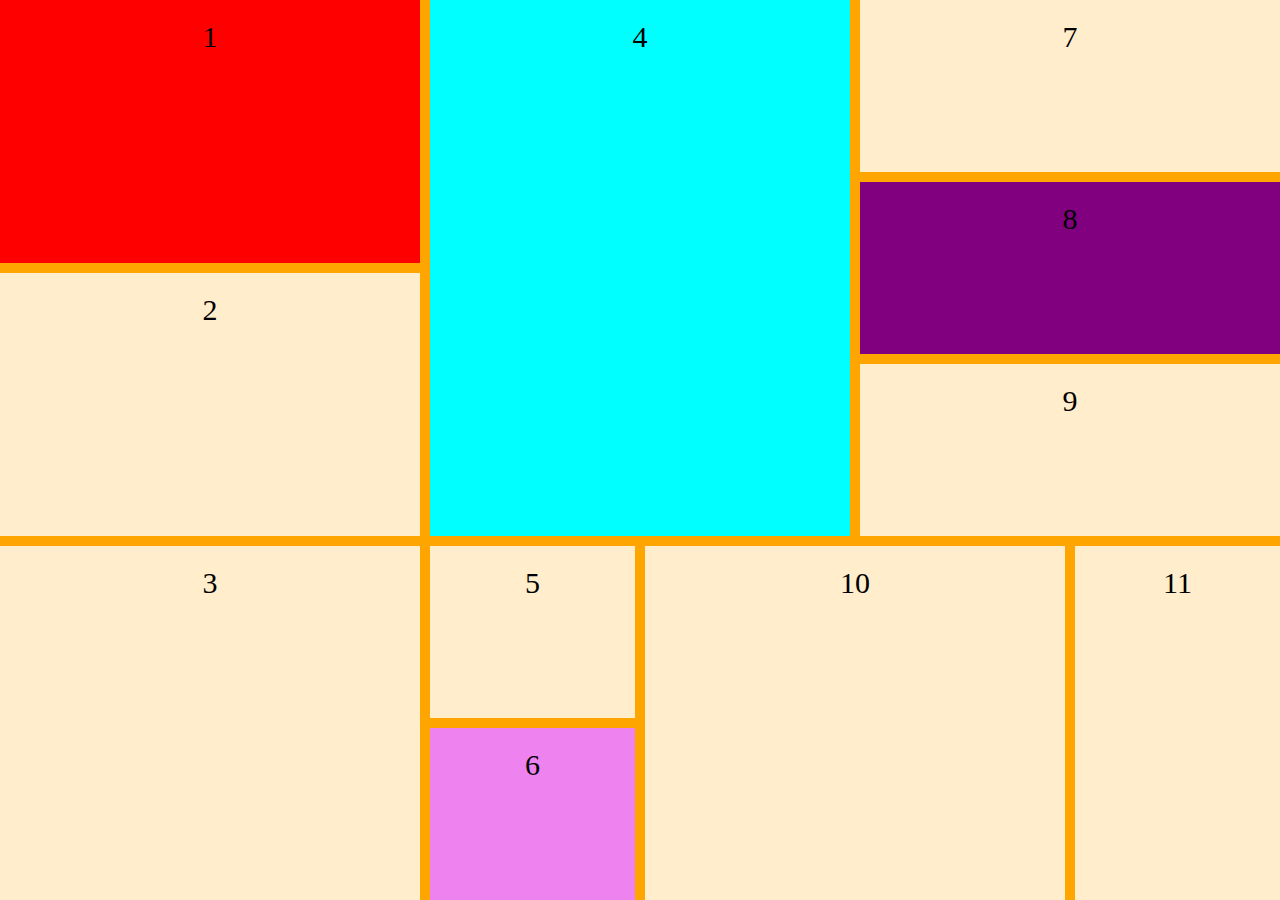
==== index.html @ e956dd5a "first commit" ====
<!DOCTYPE html>
<html lang="en">
<head>
    <meta charset="UTF-8">
    <meta name="viewport" content="width=device-width, initial-scale=1.0">
    <link rel="stylesheet" type="text/css" href="Styles/normalize.css">
    <link rel="stylesheet" href="Styles/styles.css">
    <title>CSS_Grids</title>
</head>

<body>
  <div class="grid-container">
    <div class="grid-item item1">1</div>
    <div class="grid-item item2">2</div>
    <div class="grid-item item3">3</div>  
    <div class="grid-item item4">4</div>
    <div class="grid-item item5">5</div>
    <div class="grid-item item6">6</div>
    <div class="grid-item item7">7</div>
    <div class="grid-item item8">8</div>
    <div class="grid-item item9">9</div>
    <div class="grid-item item10">10</div>
    <div class="grid-item item11">11</div>
  </div>
</body>
</html>
---- Styles/styles.css ----
html body{
  height: 100%;
  width: 100%;
  position: fixed;
}
.grid-container {
  display: grid;
  grid-template-columns: 1fr 1fr 1fr 1fr 1fr 1fr;
  grid-template-rows: repeat(10, 1fr);
  gap: 10px;
  background-color: orange;
  height: 100%;
  width: 100%;
}

.grid-item {
  background-color: rgba(255, 255, 255, 0.8);
  text-align: center;
  padding: 20px;
  font-size: 30px;
}

.item1{
  grid-column: 1 / 3;
  grid-row: span 3;
  background-color: red;
}
.item2{
  grid-area: 4 / 1 / 7 / 3;
}
.item3{
  grid-column: 1 / 3;
  grid-row: 7 / 11;
}
.item4{
  grid-column: 3 / 5;
  grid-row: 1 / 7;
  background-color: aqua;
}
.item5{
  grid-column: 3 / 4;
  grid-row: 7 / 9;
}
.item6{
  grid-column: 3 / 4;
  grid-row: 9 / 11;
  background-color: violet;
}
.item7{
  grid-column: 5 / 7;
  grid-row: 1 / 3;
}
.item8{
  grid-column:  5 / 7;
  grid-row: 3 / 5;
  background-color: purple;
}
.item9{
  grid-column: 5 / 7;
  grid-row: span 2;
}

.item10{
  grid-area: 7 / 4 / 11 / 6;
}

.item11{
  grid-column: 6 / 7;
  grid-row: span 4;
}

.item10{
  grid-area: 7 / 4 / 11 / 6;
}
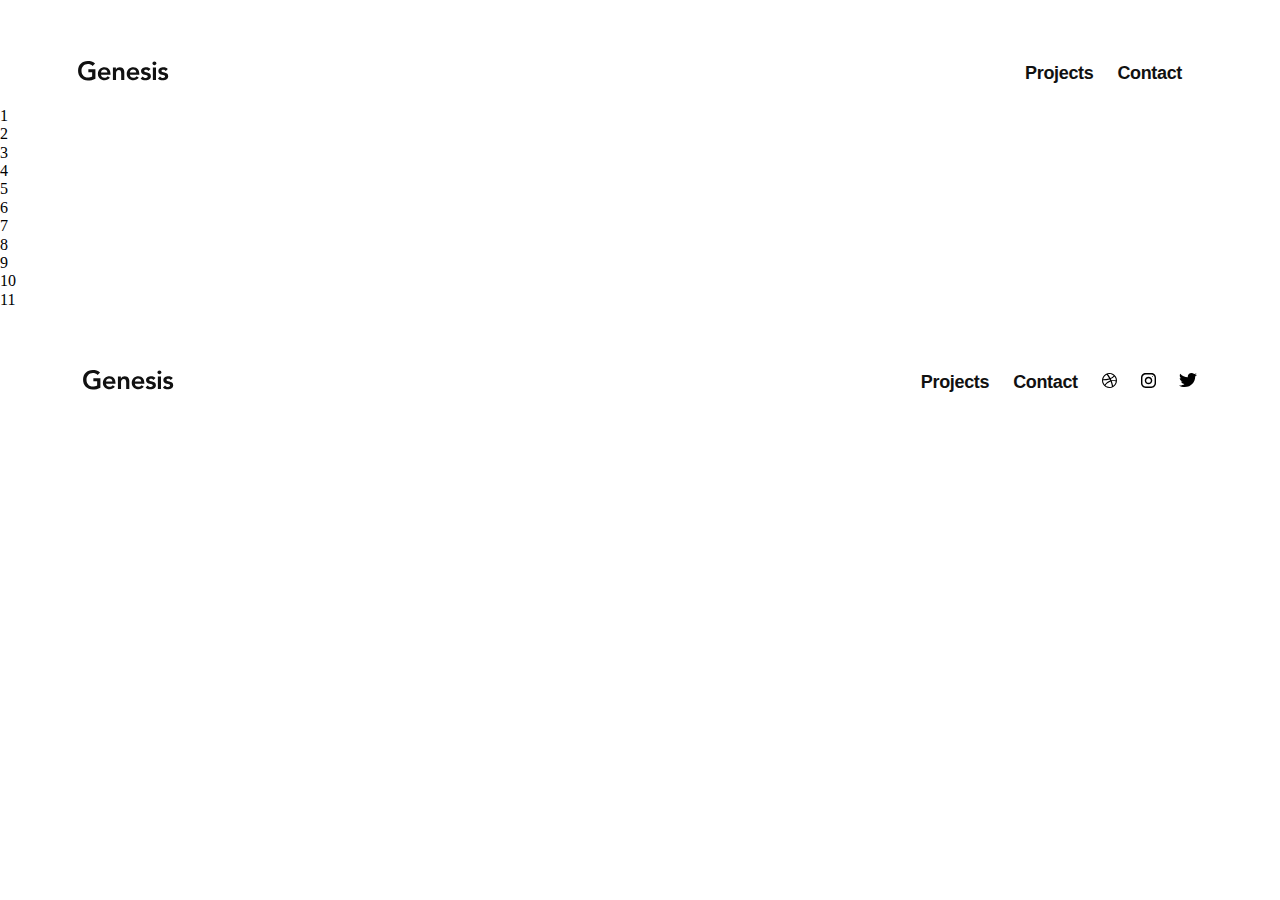
==== commit 5bb9f88c: "adding footer_and_Header" ====
--- a/index.html
+++ b/index.html
@@ -4,9 +4,25 @@
     <meta charset="UTF-8">
     <meta name="viewport" content="width=device-width, initial-scale=1.0">
     <link rel="stylesheet" type="text/css" href="Styles/normalize.css">
-    <link rel="stylesheet" href="Styles/styles.css">
-    <title>CSS_Grids</title>
+    <link rel="stylesheet" href="Styles/index.css">
+    <link rel="preconnect" href="https://fonts.googleapis.com">
+    
+    <title>My_Sass_Project</title>
 </head>
+
+<header>
+  <a href="index.html">
+    <h4>
+        <svg xmlns="http://www.w3.org/2000/svg" width="91" height="20" viewBox="0 0 91 20" fill="none">
+            <path fill-rule="evenodd" clip-rule="evenodd" d="M9.816 0.124001C12.364 0.124001 15.094 0.67 17.044 2.438L14.626 4.882C13.378 3.686 11.532 3.088 9.816 3.088C6.046 3.088 3.498 6 3.498 9.666C3.498 13.462 5.89 16.504 9.842 16.504C11.22 16.504 12.832 16.27 14.132 15.542V11.2H10.362V8.236H17.408V17.648C14.964 18.948 12.39 19.468 9.816 19.468C4.096 19.468 0.0660019 15.568 0.0660019 9.874C0.0660019 4.076 4.018 0.124001 9.816 0.124001ZM26.658 6.208C30.61 6.208 32.508 9.198 32.508 12.968V13.852H22.992C23.2 15.646 24.552 16.816 26.346 16.816C27.75 16.816 28.816 16.218 29.7 15.126L31.936 16.816C30.584 18.48 28.79 19.312 26.658 19.312C22.836 19.312 19.872 16.66 19.872 12.76C19.872 8.886 22.836 6.208 26.658 6.208ZM22.992 11.512H29.388C29.362 9.562 28.036 8.548 26.19 8.548C24.344 8.548 23.226 9.744 22.992 11.512ZM41.758 6.208C45.476 6.208 46.308 9.094 46.308 11.018V19H43.188V12.526C43.188 10.03 42.382 9.016 40.9 9.016C38.898 9.016 38.04 10.472 38.04 12.136V19H34.92V6.52H37.884V8.522H37.936C38.69 6.884 40.12 6.208 41.758 6.208ZM55.506 6.208C59.458 6.208 61.356 9.198 61.356 12.968V13.852H51.84C52.048 15.646 53.4 16.816 55.194 16.816C56.598 16.816 57.664 16.218 58.548 15.126L60.784 16.816C59.432 18.48 57.638 19.312 55.506 19.312C51.684 19.312 48.72 16.66 48.72 12.76C48.72 8.886 51.684 6.208 55.506 6.208ZM51.84 11.512H58.236C58.21 9.562 56.884 8.548 55.038 8.548C53.192 8.548 52.074 9.744 51.84 11.512ZM68.032 6.208C69.982 6.208 71.594 6.884 72.504 8.106L70.424 9.978C69.8 9.12 69.02 8.704 67.98 8.704C66.966 8.704 66.16 9.224 66.16 10.03C66.16 11.044 67.564 11.226 69.124 11.59C71.048 12.032 72.894 12.734 72.894 15.308C72.894 17.934 70.58 19.312 67.486 19.312C65.562 19.312 63.924 18.818 62.65 17.388L64.73 15.438C65.796 16.608 66.628 16.972 67.694 16.972C68.838 16.972 69.774 16.4 69.774 15.542C69.774 14.346 68.266 14.138 66.68 13.774C64.99 13.384 63.04 12.786 63.04 10.238C63.04 7.196 65.9 6.208 68.032 6.208ZM76.398 0.410001C77.542 0.410001 78.426 1.216 78.426 2.282C78.426 3.4 77.516 4.154 76.398 4.154C75.28 4.154 74.422 3.296 74.422 2.282C74.422 1.268 75.28 0.410001 76.398 0.410001ZM74.864 6.52H77.984V19H74.864V6.52ZM85.336 6.208C87.286 6.208 88.898 6.884 89.808 8.106L87.728 9.978C87.104 9.12 86.324 8.704 85.284 8.704C84.27 8.704 83.464 9.224 83.464 10.03C83.464 11.044 84.868 11.226 86.428 11.59C88.352 12.032 90.198 12.734 90.198 15.308C90.198 17.934 87.884 19.312 84.79 19.312C82.866 19.312 81.228 18.818 79.954 17.388L82.034 15.438C83.1 16.608 83.932 16.972 84.998 16.972C86.142 16.972 87.078 16.4 87.078 15.542C87.078 14.346 85.57 14.138 83.984 13.774C82.294 13.384 80.344 12.786 80.344 10.238C80.344 7.196 83.204 6.208 85.336 6.208Z" fill="#111111"/>
+        </svg>
+    </h4>
+  </a>
+  <div class="links">
+  <a href="Projects.html">Projects</a>
+  <a href="Contact.html">Contact</a>
+  </div>
+</header>
 
 <body>
   <div class="grid-container">
@@ -22,5 +38,23 @@
     <div class="grid-item item10">10</div>
     <div class="grid-item item11">11</div>
   </div>
+
+  <footer>
+    <h4><svg xmlns="http://www.w3.org/2000/svg" width="91" height="20" viewBox="0 0 91 20" fill="none">
+      <path fill-rule="evenodd" clip-rule="evenodd" d="M9.816 0.124001C12.364 0.124001 15.094 0.67 17.044 2.438L14.626 4.882C13.378 3.686 11.532 3.088 9.816 3.088C6.046 3.088 3.498 6 3.498 9.666C3.498 13.462 5.89 16.504 9.842 16.504C11.22 16.504 12.832 16.27 14.132 15.542V11.2H10.362V8.236H17.408V17.648C14.964 18.948 12.39 19.468 9.816 19.468C4.096 19.468 0.0660019 15.568 0.0660019 9.874C0.0660019 4.076 4.018 0.124001 9.816 0.124001ZM26.658 6.208C30.61 6.208 32.508 9.198 32.508 12.968V13.852H22.992C23.2 15.646 24.552 16.816 26.346 16.816C27.75 16.816 28.816 16.218 29.7 15.126L31.936 16.816C30.584 18.48 28.79 19.312 26.658 19.312C22.836 19.312 19.872 16.66 19.872 12.76C19.872 8.886 22.836 6.208 26.658 6.208ZM22.992 11.512H29.388C29.362 9.562 28.036 8.548 26.19 8.548C24.344 8.548 23.226 9.744 22.992 11.512ZM41.758 6.208C45.476 6.208 46.308 9.094 46.308 11.018V19H43.188V12.526C43.188 10.03 42.382 9.016 40.9 9.016C38.898 9.016 38.04 10.472 38.04 12.136V19H34.92V6.52H37.884V8.522H37.936C38.69 6.884 40.12 6.208 41.758 6.208ZM55.506 6.208C59.458 6.208 61.356 9.198 61.356 12.968V13.852H51.84C52.048 15.646 53.4 16.816 55.194 16.816C56.598 16.816 57.664 16.218 58.548 15.126L60.784 16.816C59.432 18.48 57.638 19.312 55.506 19.312C51.684 19.312 48.72 16.66 48.72 12.76C48.72 8.886 51.684 6.208 55.506 6.208ZM51.84 11.512H58.236C58.21 9.562 56.884 8.548 55.038 8.548C53.192 8.548 52.074 9.744 51.84 11.512ZM68.032 6.208C69.982 6.208 71.594 6.884 72.504 8.106L70.424 9.978C69.8 9.12 69.02 8.704 67.98 8.704C66.966 8.704 66.16 9.224 66.16 10.03C66.16 11.044 67.564 11.226 69.124 11.59C71.048 12.032 72.894 12.734 72.894 15.308C72.894 17.934 70.58 19.312 67.486 19.312C65.562 19.312 63.924 18.818 62.65 17.388L64.73 15.438C65.796 16.608 66.628 16.972 67.694 16.972C68.838 16.972 69.774 16.4 69.774 15.542C69.774 14.346 68.266 14.138 66.68 13.774C64.99 13.384 63.04 12.786 63.04 10.238C63.04 7.196 65.9 6.208 68.032 6.208ZM76.398 0.410001C77.542 0.410001 78.426 1.216 78.426 2.282C78.426 3.4 77.516 4.154 76.398 4.154C75.28 4.154 74.422 3.296 74.422 2.282C74.422 1.268 75.28 0.410001 76.398 0.410001ZM74.864 6.52H77.984V19H74.864V6.52ZM85.336 6.208C87.286 6.208 88.898 6.884 89.808 8.106L87.728 9.978C87.104 9.12 86.324 8.704 85.284 8.704C84.27 8.704 83.464 9.224 83.464 10.03C83.464 11.044 84.868 11.226 86.428 11.59C88.352 12.032 90.198 12.734 90.198 15.308C90.198 17.934 87.884 19.312 84.79 19.312C82.866 19.312 81.228 18.818 79.954 17.388L82.034 15.438C83.1 16.608 83.932 16.972 84.998 16.972C86.142 16.972 87.078 16.4 87.078 15.542C87.078 14.346 85.57 14.138 83.984 13.774C82.294 13.384 80.344 12.786 80.344 10.238C80.344 7.196 83.204 6.208 85.336 6.208Z" fill="#111111"/>
+    </svg></h4>
+    <div class="links">
+    <a href="Projects.html">Projects</a>
+    <a href="Contact.html">Contact</a>
+    <svg xmlns="http://www.w3.org/2000/svg" width="95" height="15" viewBox="0 0 95 15" fill="none">
+      <path fill-rule="evenodd" clip-rule="evenodd" d="M43.6875 0H49.3125C51.9009 0 54 2.09906 54 4.6875V10.3125C54 12.9009 51.9009 15 49.3125 15H43.6875C41.0991 15 39 12.9009 39 10.3125V4.6875C39 2.09906 41.0991 0 43.6875 0ZM49.3125 13.5938C51.1219 13.5938 52.5938 12.1219 52.5938 10.3125V4.6875C52.5938 2.87812 51.1219 1.40625 49.3125 1.40625H43.6875C41.8781 1.40625 40.4062 2.87812 40.4062 4.6875V10.3125C40.4062 12.1219 41.8781 13.5938 43.6875 13.5938H49.3125Z" fill="black"/>
+      <path fill-rule="evenodd" clip-rule="evenodd" d="M42.7585 7.51709C42.7585 5.44143 44.4414 3.75854 46.5171 3.75854C48.5927 3.75854 50.2756 5.44143 50.2756 7.51709C50.2756 9.59274 48.5927 11.2756 46.5171 11.2756C44.4414 11.2756 42.7585 9.59274 42.7585 7.51709ZM44.168 7.51709C44.168 8.8119 45.2223 9.86618 46.5171 9.86618C47.8119 9.86618 48.8662 8.8119 48.8662 7.51709C48.8662 6.22133 47.8119 5.168 46.5171 5.168C45.2223 5.168 44.168 6.22133 44.168 7.51709Z" fill="black"/>
+      <path fill-rule="evenodd" clip-rule="evenodd" d="M50.5319 3.96354C50.8056 3.96354 51.0274 3.74173 51.0274 3.4681C51.0274 3.19447 50.8056 2.97266 50.5319 2.97266C50.2583 2.97266 50.0365 3.19447 50.0365 3.4681C50.0365 3.74173 50.2583 3.96354 50.5319 3.96354Z" fill="black"/>
+      <path fill-rule="evenodd" clip-rule="evenodd" d="M95 1.65598C94.3375 1.937 93.6266 2.12758 92.8797 2.21266C93.6424 1.7755 94.2261 1.0821 94.5028 0.258405C93.7874 0.663244 92.9978 0.957209 92.1565 1.11657C91.4827 0.428545 90.5244 0 89.4615 0C87.4222 0 85.7688 1.58278 85.7688 3.5338C85.7688 3.81051 85.8014 4.08076 85.8644 4.3392C82.796 4.19167 80.0751 2.7844 78.2541 0.646013C77.9358 1.16716 77.7547 1.7744 77.7547 2.42261C77.7547 3.64901 78.4071 4.73111 79.3969 5.3642C78.7918 5.34483 78.2226 5.18548 77.7244 4.9206V4.96474C77.7244 6.67673 78.9976 8.10553 80.6859 8.43072C80.3766 8.5104 80.0504 8.55454 79.713 8.55454C79.4745 8.55454 79.2439 8.53193 79.0179 8.48886C79.488 9.89398 80.8513 10.9158 82.4665 10.9438C81.2033 11.8913 79.6106 12.4544 77.8807 12.4544C77.5826 12.4544 77.2891 12.4372 77 12.406C78.6343 13.4106 80.5746 13.9963 82.6599 13.9963C89.4525 13.9963 93.1655 8.61054 93.1655 3.93974L93.1531 3.48214C93.8786 2.98681 94.5062 2.36447 95 1.65598Z" fill="black"/>
+      <path fill-rule="evenodd" clip-rule="evenodd" d="M13.9795 3.73131C13.3095 2.58352 12.4007 1.67474 11.2529 1.00479C10.1049 0.334886 8.85164 0 7.49224 0C6.13298 0 4.87937 0.334886 3.73155 1.00479C2.58366 1.67464 1.67487 2.58342 1.0049 3.73131C0.334886 4.87927 0 6.13288 0 7.49204C0 8.85126 0.334989 10.1047 1.00479 11.2527C1.67474 12.4005 2.58352 13.3093 3.73141 13.9793C4.87937 14.6492 6.13288 14.9841 7.49211 14.9841C8.85133 14.9841 10.105 14.6492 11.2529 13.9793C12.4007 13.3095 13.3094 12.4005 13.9794 11.2527C14.6492 10.1048 14.984 8.8512 14.984 7.49204C14.984 6.13274 14.6492 4.8791 13.9795 3.73131ZM7.49214 1.09261C9.10493 1.09261 10.513 1.62588 11.7161 2.69238L11.5941 2.86298C11.5454 2.93139 11.4234 3.06294 11.2284 3.25814C11.0333 3.45318 10.8203 3.63864 10.5895 3.8142C10.3584 3.98983 10.0448 4.18978 9.64797 4.41417C9.25124 4.63855 8.82854 4.8354 8.37974 5.00446C7.63189 3.62559 6.83204 2.38343 5.98005 1.2779C6.49391 1.15435 6.99789 1.09261 7.49214 1.09261ZM4.76071 1.70706C3.86313 2.12973 3.10233 2.73465 2.47804 3.52141C1.85375 4.30835 1.43754 5.19294 1.22932 6.17491C3.19339 6.17501 5.1639 5.91485 7.14096 5.39457C6.36048 4.00937 5.56712 2.78013 4.76071 1.70706ZM1.52187 9.79934C1.23567 9.06772 1.09261 8.29855 1.09261 7.49204C1.09261 7.40095 1.09596 7.33264 1.10238 7.28716C3.45677 7.28716 5.64526 6.98484 7.66784 6.37989C7.87599 6.78308 8.04834 7.14403 8.18491 7.46279C8.15857 7.47577 8.11661 7.49033 8.05804 7.50663C7.99931 7.52289 7.95714 7.53417 7.9309 7.54076L7.57005 7.66756C7.3228 7.75866 6.99916 7.91477 6.59935 8.13577C6.19944 8.35712 5.7751 8.62035 5.32633 8.92609C4.87756 9.23187 4.41417 9.6367 3.93622 10.1409C3.4582 10.6449 3.05662 11.1861 2.73144 11.7649C2.21115 11.1861 1.808 10.5308 1.52187 9.79934ZM3.41436 12.4283C4.61105 13.4037 5.97027 13.8916 7.49214 13.8916C8.35069 13.8915 9.18301 13.7225 9.98945 13.3841C9.71641 11.8168 9.26095 10.1973 8.6238 8.52591H8.60416L8.58475 8.53572C8.48071 8.57481 8.34085 8.62859 8.16523 8.69686C7.98946 8.76492 7.66121 8.92442 7.17998 9.17464C6.69864 9.42533 6.25319 9.69195 5.84347 9.97466C5.43376 10.2576 5.00781 10.6301 4.56554 11.0918C4.12319 11.5535 3.7883 12.0347 3.56071 12.5357L3.41436 12.4283ZM12.8773 10.9503C12.396 11.695 11.7943 12.3114 11.0726 12.799C10.8058 11.3032 10.3898 9.77795 9.8238 8.22372C11.118 8.02189 12.4479 8.11637 13.8137 8.50644C13.6706 9.39092 13.3584 10.2057 12.8773 10.9503ZM13.5501 7.36042C13.6476 7.37658 13.729 7.39134 13.7941 7.40426L13.8917 7.42374C13.8724 5.91478 13.3877 4.58163 12.4382 3.424L12.4284 3.43384C12.3699 3.51178 12.3082 3.59139 12.2431 3.67285C12.1778 3.75417 12.0366 3.8988 11.8186 4.10689C11.6008 4.31494 11.3699 4.51169 11.126 4.69722C10.882 4.88255 10.557 5.09378 10.1507 5.33122C9.74399 5.56866 9.31626 5.77831 8.86749 5.96054C9.03024 6.30513 9.17337 6.61408 9.2971 6.88722C9.3097 6.92624 9.33103 6.98323 9.36024 7.05796C9.38949 7.13279 9.41382 7.18647 9.43346 7.21903C9.66755 7.18657 9.90974 7.16354 10.1601 7.15073C10.4103 7.13781 10.6495 7.13122 10.8769 7.13122C11.1046 7.13122 11.3289 7.13614 11.5502 7.14584C11.7712 7.15568 11.9794 7.16856 12.1744 7.1849C12.3697 7.20116 12.5534 7.219 12.7258 7.23851C12.898 7.25805 13.0543 7.27913 13.194 7.30189C13.3338 7.32465 13.4526 7.34426 13.5501 7.36042Z" fill="black"/>
+    </svg>
+    </div>
+  </footer>
+
 </body>
 </html>
--- a/Styles/index.css
+++ b/Styles/index.css
@@ -0,0 +1 @@
+body{background-color:white}header{display:-webkit-box;display:-ms-flexbox;display:flex;-ms-flex-pack:distribute;justify-content:space-around;margin-top:40px}header div{-ms-flex-item-align:center;-ms-grid-row-align:center;align-self:center;margin-left:700px}header div a{margin-right:20px;color:#111;font-family:"Mulish",sans-serif;font-size:18px;font-style:normal;font-weight:700;line-height:normal;letter-spacing:-0.346px;text-decoration:none}footer{display:-webkit-box;display:-ms-flexbox;display:flex;-ms-flex-pack:distribute;justify-content:space-around;margin-top:40px}footer div{-ms-flex-item-align:center;-ms-grid-row-align:center;align-self:center;margin-left:580px}footer div a{margin-right:20px;color:#111;font-family:"Mulish",sans-serif;font-size:18px;font-style:normal;font-weight:700;line-height:normal;letter-spacing:-0.346px;text-decoration:none}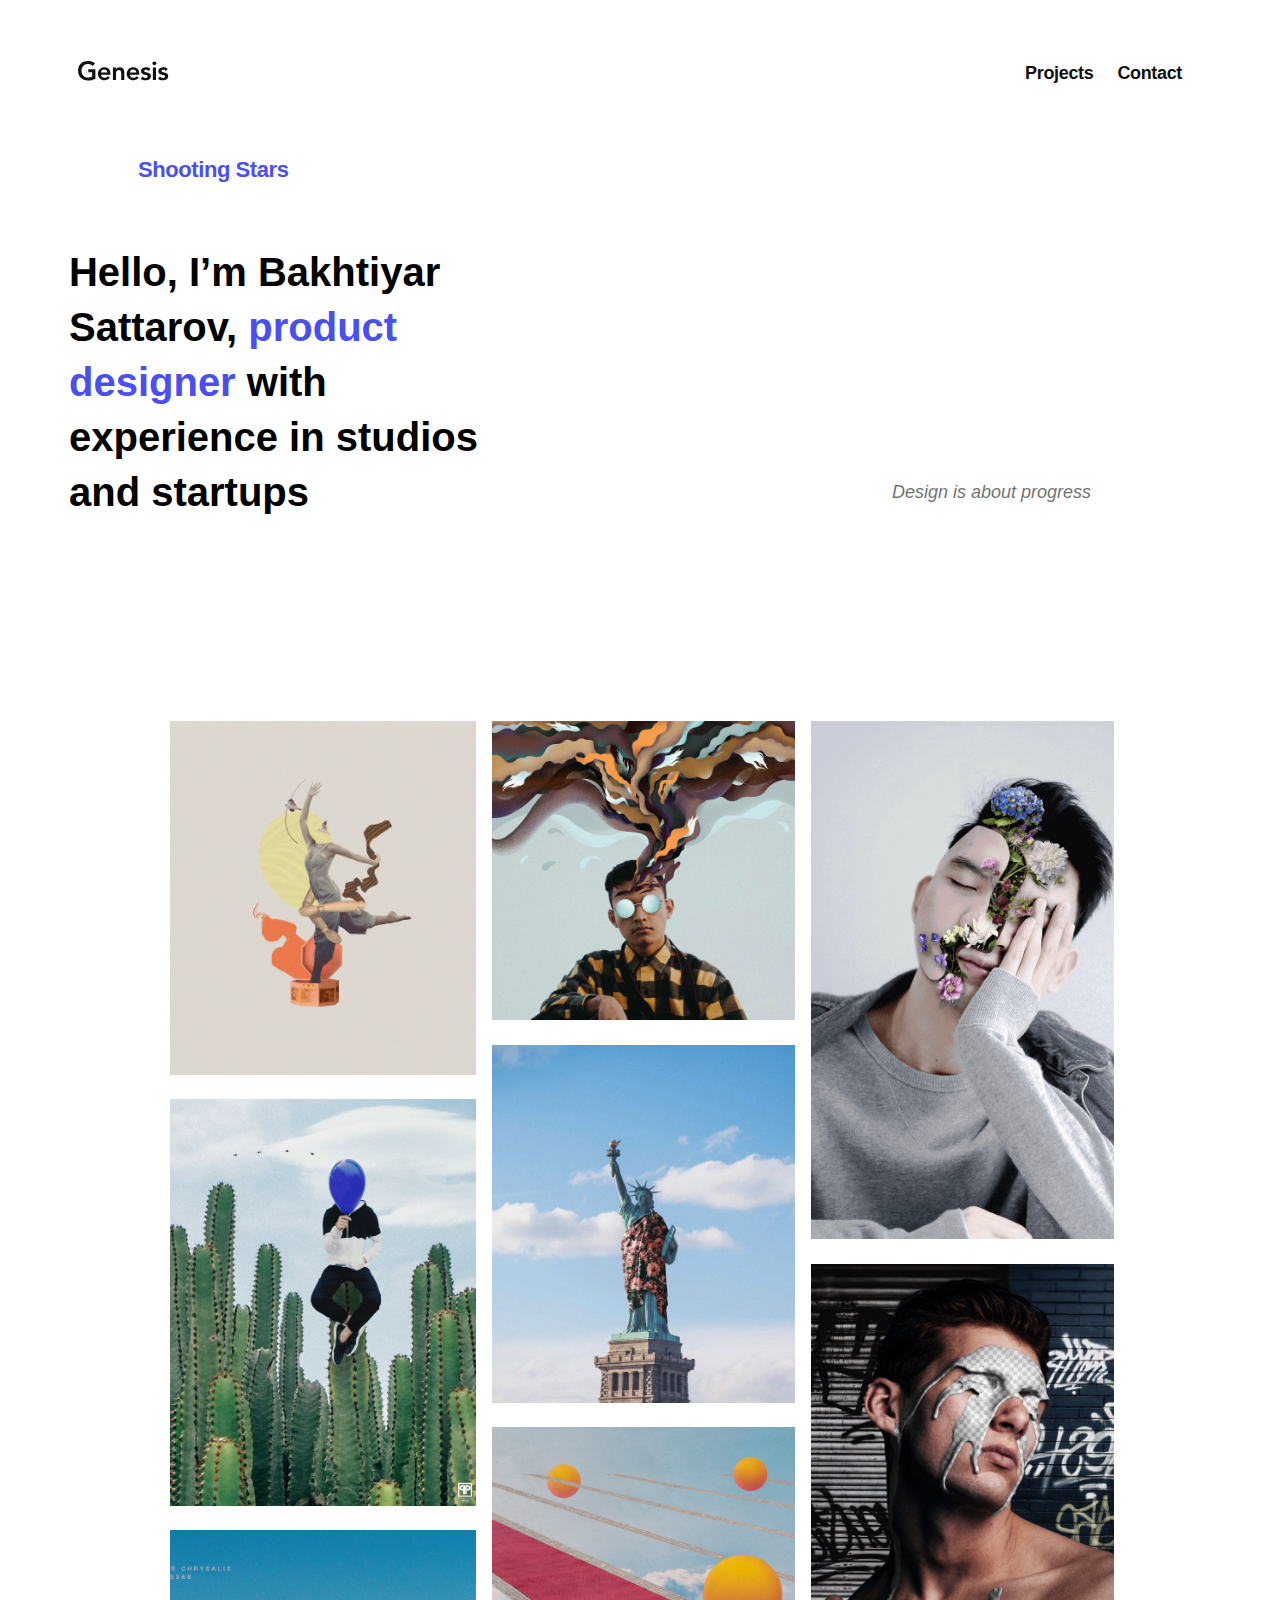
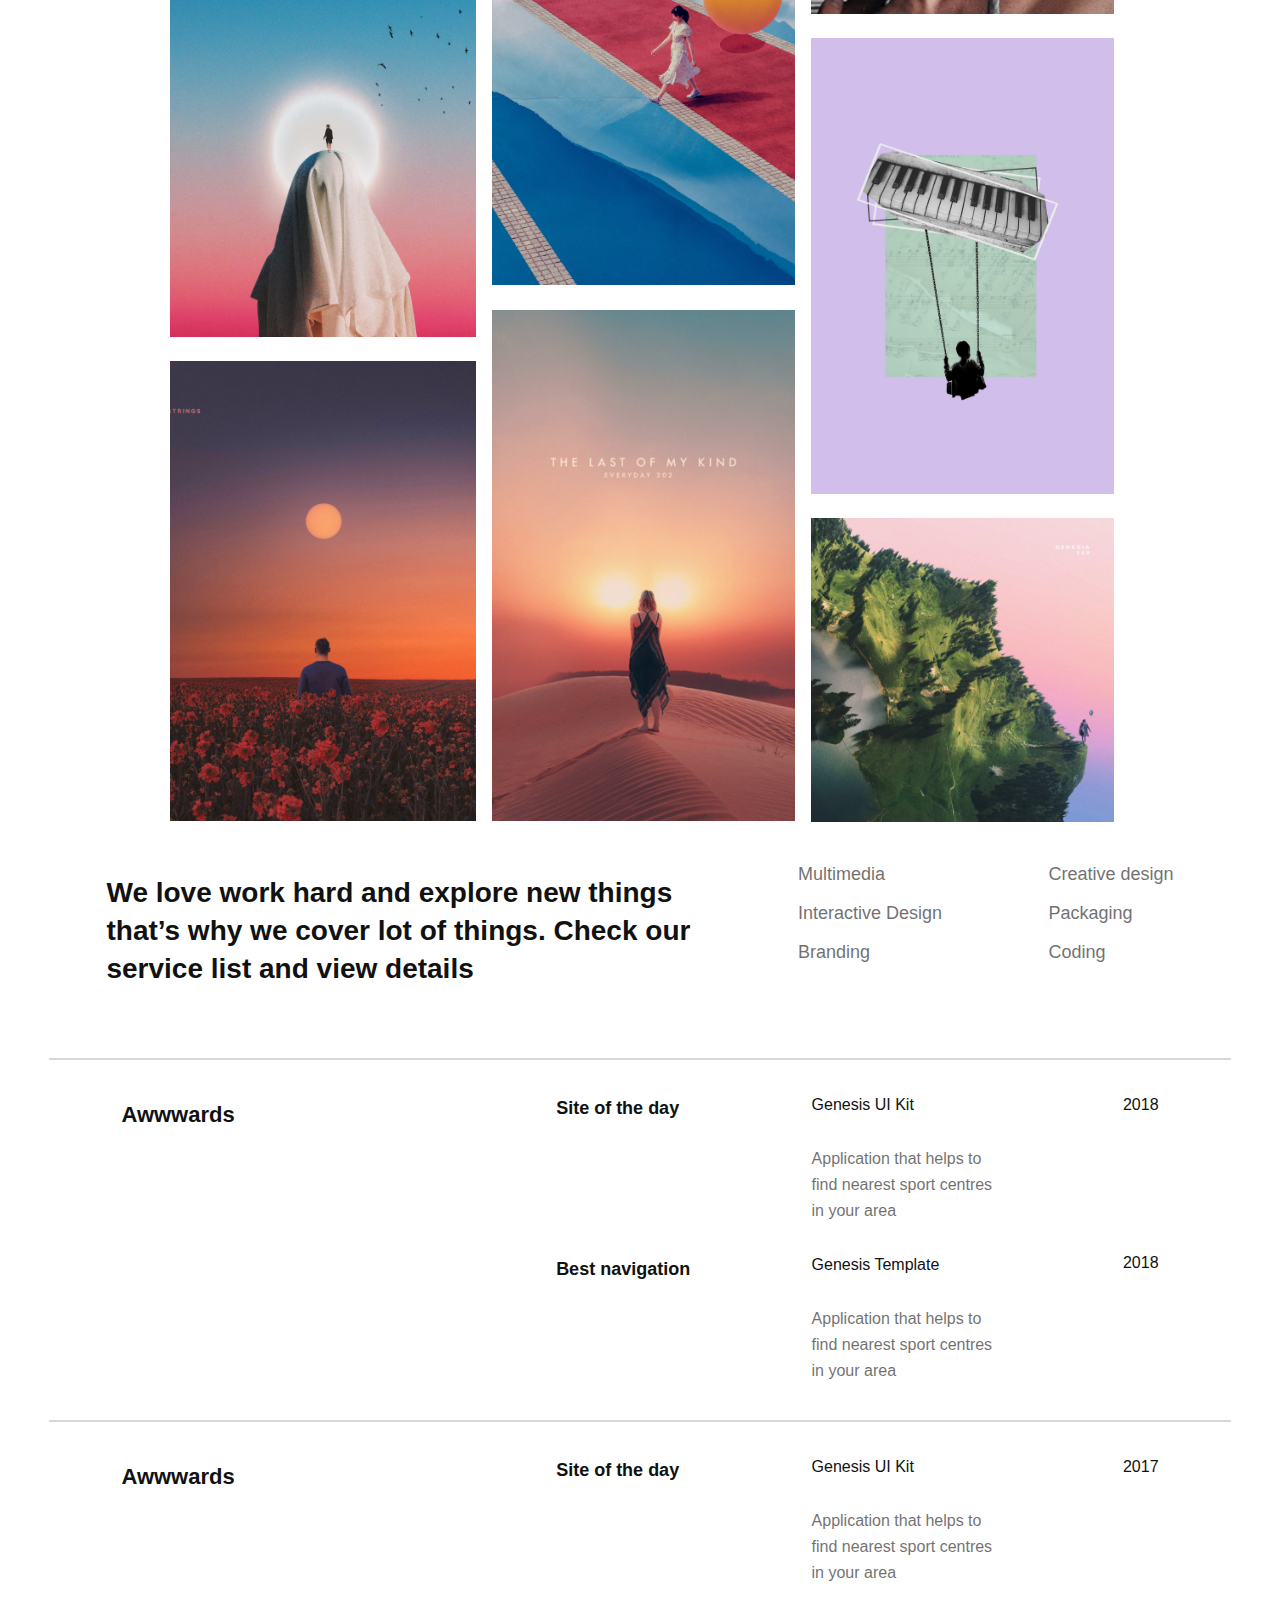
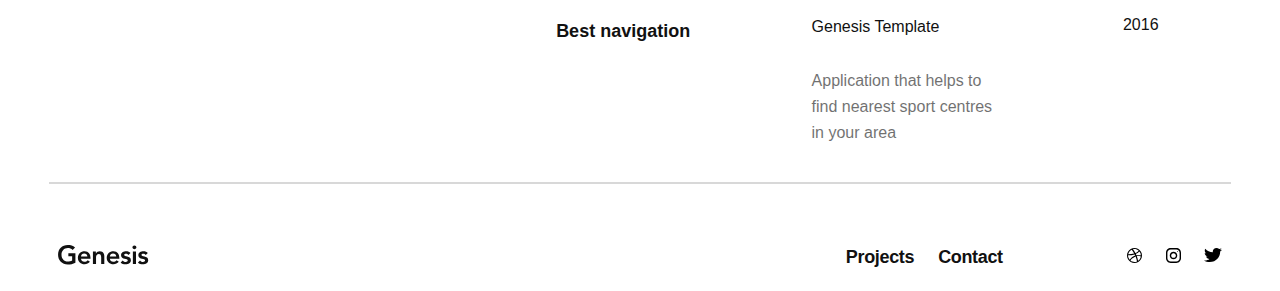
==== commit 7f4b955f: "completed_figma" ====
--- a/index.html
+++ b/index.html
@@ -6,7 +6,6 @@
     <link rel="stylesheet" type="text/css" href="Styles/normalize.css">
     <link rel="stylesheet" href="Styles/index.css">
     <link rel="preconnect" href="https://fonts.googleapis.com">
-    
     <title>My_Sass_Project</title>
 </head>
 
@@ -14,7 +13,7 @@
   <a href="index.html">
     <h4>
         <svg xmlns="http://www.w3.org/2000/svg" width="91" height="20" viewBox="0 0 91 20" fill="none">
-            <path fill-rule="evenodd" clip-rule="evenodd" d="M9.816 0.124001C12.364 0.124001 15.094 0.67 17.044 2.438L14.626 4.882C13.378 3.686 11.532 3.088 9.816 3.088C6.046 3.088 3.498 6 3.498 9.666C3.498 13.462 5.89 16.504 9.842 16.504C11.22 16.504 12.832 16.27 14.132 15.542V11.2H10.362V8.236H17.408V17.648C14.964 18.948 12.39 19.468 9.816 19.468C4.096 19.468 0.0660019 15.568 0.0660019 9.874C0.0660019 4.076 4.018 0.124001 9.816 0.124001ZM26.658 6.208C30.61 6.208 32.508 9.198 32.508 12.968V13.852H22.992C23.2 15.646 24.552 16.816 26.346 16.816C27.75 16.816 28.816 16.218 29.7 15.126L31.936 16.816C30.584 18.48 28.79 19.312 26.658 19.312C22.836 19.312 19.872 16.66 19.872 12.76C19.872 8.886 22.836 6.208 26.658 6.208ZM22.992 11.512H29.388C29.362 9.562 28.036 8.548 26.19 8.548C24.344 8.548 23.226 9.744 22.992 11.512ZM41.758 6.208C45.476 6.208 46.308 9.094 46.308 11.018V19H43.188V12.526C43.188 10.03 42.382 9.016 40.9 9.016C38.898 9.016 38.04 10.472 38.04 12.136V19H34.92V6.52H37.884V8.522H37.936C38.69 6.884 40.12 6.208 41.758 6.208ZM55.506 6.208C59.458 6.208 61.356 9.198 61.356 12.968V13.852H51.84C52.048 15.646 53.4 16.816 55.194 16.816C56.598 16.816 57.664 16.218 58.548 15.126L60.784 16.816C59.432 18.48 57.638 19.312 55.506 19.312C51.684 19.312 48.72 16.66 48.72 12.76C48.72 8.886 51.684 6.208 55.506 6.208ZM51.84 11.512H58.236C58.21 9.562 56.884 8.548 55.038 8.548C53.192 8.548 52.074 9.744 51.84 11.512ZM68.032 6.208C69.982 6.208 71.594 6.884 72.504 8.106L70.424 9.978C69.8 9.12 69.02 8.704 67.98 8.704C66.966 8.704 66.16 9.224 66.16 10.03C66.16 11.044 67.564 11.226 69.124 11.59C71.048 12.032 72.894 12.734 72.894 15.308C72.894 17.934 70.58 19.312 67.486 19.312C65.562 19.312 63.924 18.818 62.65 17.388L64.73 15.438C65.796 16.608 66.628 16.972 67.694 16.972C68.838 16.972 69.774 16.4 69.774 15.542C69.774 14.346 68.266 14.138 66.68 13.774C64.99 13.384 63.04 12.786 63.04 10.238C63.04 7.196 65.9 6.208 68.032 6.208ZM76.398 0.410001C77.542 0.410001 78.426 1.216 78.426 2.282C78.426 3.4 77.516 4.154 76.398 4.154C75.28 4.154 74.422 3.296 74.422 2.282C74.422 1.268 75.28 0.410001 76.398 0.410001ZM74.864 6.52H77.984V19H74.864V6.52ZM85.336 6.208C87.286 6.208 88.898 6.884 89.808 8.106L87.728 9.978C87.104 9.12 86.324 8.704 85.284 8.704C84.27 8.704 83.464 9.224 83.464 10.03C83.464 11.044 84.868 11.226 86.428 11.59C88.352 12.032 90.198 12.734 90.198 15.308C90.198 17.934 87.884 19.312 84.79 19.312C82.866 19.312 81.228 18.818 79.954 17.388L82.034 15.438C83.1 16.608 83.932 16.972 84.998 16.972C86.142 16.972 87.078 16.4 87.078 15.542C87.078 14.346 85.57 14.138 83.984 13.774C82.294 13.384 80.344 12.786 80.344 10.238C80.344 7.196 83.204 6.208 85.336 6.208Z" fill="#111111"/>
+        <path fill-rule="evenodd" clip-rule="evenodd" d="M9.816 0.124001C12.364 0.124001 15.094 0.67 17.044 2.438L14.626 4.882C13.378 3.686 11.532 3.088 9.816 3.088C6.046 3.088 3.498 6 3.498 9.666C3.498 13.462 5.89 16.504 9.842 16.504C11.22 16.504 12.832 16.27 14.132 15.542V11.2H10.362V8.236H17.408V17.648C14.964 18.948 12.39 19.468 9.816 19.468C4.096 19.468 0.0660019 15.568 0.0660019 9.874C0.0660019 4.076 4.018 0.124001 9.816 0.124001ZM26.658 6.208C30.61 6.208 32.508 9.198 32.508 12.968V13.852H22.992C23.2 15.646 24.552 16.816 26.346 16.816C27.75 16.816 28.816 16.218 29.7 15.126L31.936 16.816C30.584 18.48 28.79 19.312 26.658 19.312C22.836 19.312 19.872 16.66 19.872 12.76C19.872 8.886 22.836 6.208 26.658 6.208ZM22.992 11.512H29.388C29.362 9.562 28.036 8.548 26.19 8.548C24.344 8.548 23.226 9.744 22.992 11.512ZM41.758 6.208C45.476 6.208 46.308 9.094 46.308 11.018V19H43.188V12.526C43.188 10.03 42.382 9.016 40.9 9.016C38.898 9.016 38.04 10.472 38.04 12.136V19H34.92V6.52H37.884V8.522H37.936C38.69 6.884 40.12 6.208 41.758 6.208ZM55.506 6.208C59.458 6.208 61.356 9.198 61.356 12.968V13.852H51.84C52.048 15.646 53.4 16.816 55.194 16.816C56.598 16.816 57.664 16.218 58.548 15.126L60.784 16.816C59.432 18.48 57.638 19.312 55.506 19.312C51.684 19.312 48.72 16.66 48.72 12.76C48.72 8.886 51.684 6.208 55.506 6.208ZM51.84 11.512H58.236C58.21 9.562 56.884 8.548 55.038 8.548C53.192 8.548 52.074 9.744 51.84 11.512ZM68.032 6.208C69.982 6.208 71.594 6.884 72.504 8.106L70.424 9.978C69.8 9.12 69.02 8.704 67.98 8.704C66.966 8.704 66.16 9.224 66.16 10.03C66.16 11.044 67.564 11.226 69.124 11.59C71.048 12.032 72.894 12.734 72.894 15.308C72.894 17.934 70.58 19.312 67.486 19.312C65.562 19.312 63.924 18.818 62.65 17.388L64.73 15.438C65.796 16.608 66.628 16.972 67.694 16.972C68.838 16.972 69.774 16.4 69.774 15.542C69.774 14.346 68.266 14.138 66.68 13.774C64.99 13.384 63.04 12.786 63.04 10.238C63.04 7.196 65.9 6.208 68.032 6.208ZM76.398 0.410001C77.542 0.410001 78.426 1.216 78.426 2.282C78.426 3.4 77.516 4.154 76.398 4.154C75.28 4.154 74.422 3.296 74.422 2.282C74.422 1.268 75.28 0.410001 76.398 0.410001ZM74.864 6.52H77.984V19H74.864V6.52ZM85.336 6.208C87.286 6.208 88.898 6.884 89.808 8.106L87.728 9.978C87.104 9.12 86.324 8.704 85.284 8.704C84.27 8.704 83.464 9.224 83.464 10.03C83.464 11.044 84.868 11.226 86.428 11.59C88.352 12.032 90.198 12.734 90.198 15.308C90.198 17.934 87.884 19.312 84.79 19.312C82.866 19.312 81.228 18.818 79.954 17.388L82.034 15.438C83.1 16.608 83.932 16.972 84.998 16.972C86.142 16.972 87.078 16.4 87.078 15.542C87.078 14.346 85.57 14.138 83.984 13.774C82.294 13.384 80.344 12.786 80.344 10.238C80.344 7.196 83.204 6.208 85.336 6.208Z" fill="#111111"/>
         </svg>
     </h4>
   </a>
@@ -25,19 +24,95 @@
 </header>
 
 <body>
+  <h4 class="index_h4" style="color:  #4A4FF2">Shooting Stars</h4>
+  <div class="index_upper_content">
+    <div class="Project_left_content">
+      <h2 class="contact_title">Hello, I’m Bakhtiyar Sattarov, <span style="color: #4A4FF2">product designer</span> with experience in studios and startups
+      </h2>
+    </div>
+    <div class="index_right_content">
+      <div class="index_lightgray_text"><p>Design is about progress</p></div>
+    </div>
+  </div>
+
   <div class="grid-container">
-    <div class="grid-item item1">1</div>
-    <div class="grid-item item2">2</div>
-    <div class="grid-item item3">3</div>  
-    <div class="grid-item item4">4</div>
-    <div class="grid-item item5">5</div>
-    <div class="grid-item item6">6</div>
-    <div class="grid-item item7">7</div>
-    <div class="grid-item item8">8</div>
-    <div class="grid-item item9">9</div>
-    <div class="grid-item item10">10</div>
-    <div class="grid-item item11">11</div>
+      <div class="first_column">
+        <img src="Images/Rectangle1.dance.png" alt="dancing object">
+        <img src="Images/Rectangle4.cactus.png" alt="person with a baloon on a cactus">
+        <img src="Images/Rectangle7.sun.png" alt="person walking to the sun">
+        <img src="Images/Rectangle10.sun_flowers.png" alt="person, flowers and sun">
+      </div> 
+      <div class="second_column">
+        <img src="Images/Rectangle2.brain_cloud.png" alt="brain cloud">
+        <img src="Images/Rectangle5.liberty_statue.png" alt="dressed liberty statue">
+        <img src="Images/Rectangle8.person_walking.png" alt="person walking on sky carpet">
+        <img src="Images/Rectangle11.person_dune.png" alt="person walking on sand dune">
+      </div>
+      <div class="third_column">
+        <img src="Images/Rectangle3.person_tired.png" alt="person flowers faced ">
+        <img src="Images/Rectangle6.person_face.png" alt="person face with clay on">
+        <img src="Images/Rectangle9.keyboard.png" alt="person hanging below keyboard">
+        <img src="Images/Rectangle12.landscape.png" alt="sideway landscape">
+      </div>
   </div>
+
+  <div class="under_img_txt">
+    <div class="left_txt">
+      <h3 class="index_h3">We love work hard and explore new things that’s why we cover lot of things. Check our service list and view details</h3>
+    </div>
+    <div class="mid_txt">
+      <p class="txt_lightgray">Multimedia</p>
+      <p class="txt_lightgray">Interactive Design</p>
+      <p class="txt_lightgray">Branding</p>
+    </div>
+    <div class="right_txt">
+      <p class="txt_lightgray">Creative design</p>
+      <p class="txt_lightgray">Packaging</p>
+      <p class="txt_lightgray">Coding</p>
+    </div>
+  </div>
+
+  <div class="border_gray"></div>
+
+  <div class="index_bottom_section1">
+    <div class="part_1"><p>Awwwards</p></div>
+    <div class="part_2"><p>Site of the day</p><p>Best navigation</p></div>
+    <div class="part_3">
+      <div class="part_3a"><p>Genesis UI Kit</p></div>
+      <div class="part_3b"><p>Application that helps to find nearest sport centres
+        in your area</p></div>
+        <div class="part_3c"><p>Genesis Template</p></div>
+      <div class="part_3d"><p>Application that helps to find nearest sport centres
+        in your area</p></div>
+    </div>
+    <div class="part_4"><p>2018</p><p>2018</p></div>
+  </div>
+
+  <div class="border_gray"></div>
+
+  <div class="index_bottom_section1">
+    <div class="part_1"><p>Awwwards</p></div>
+    <div class="part_2"><p>Site of the day</p><p>Best navigation</p></div>
+    <div class="part_3">
+      <div class="part_3a">
+        <p>Genesis UI Kit</p>
+      </div>
+      <div class="part_3b">
+        <p>Application that helps to find nearest sport centres
+        in your area</p>
+      </div>
+        <div class="part_3c">
+          <p>Genesis Template</p>
+        </div>
+      <div class="part_3d">
+        <p>Application that helps to find nearest sport centres
+        in your area</p>
+      </div>
+    </div>
+    <div class="part_4"><p>2017</p><p>2016</p></div>
+  </div>
+
+  <div class="border_gray"></div>
 
   <footer>
     <h4><svg xmlns="http://www.w3.org/2000/svg" width="91" height="20" viewBox="0 0 91 20" fill="none">
--- a/Styles/index.css
+++ b/Styles/index.css
@@ -1 +1 @@
-body{background-color:white}header{display:-webkit-box;display:-ms-flexbox;display:flex;-ms-flex-pack:distribute;justify-content:space-around;margin-top:40px}header div{-ms-flex-item-align:center;-ms-grid-row-align:center;align-self:center;margin-left:700px}header div a{margin-right:20px;color:#111;font-family:"Mulish",sans-serif;font-size:18px;font-style:normal;font-weight:700;line-height:normal;letter-spacing:-0.346px;text-decoration:none}footer{display:-webkit-box;display:-ms-flexbox;display:flex;-ms-flex-pack:distribute;justify-content:space-around;margin-top:40px}footer div{-ms-flex-item-align:center;-ms-grid-row-align:center;align-self:center;margin-left:580px}footer div a{margin-right:20px;color:#111;font-family:"Mulish",sans-serif;font-size:18px;font-style:normal;font-weight:700;line-height:normal;letter-spacing:-0.346px;text-decoration:none}+body{background-color:white}header{display:-webkit-box;display:-ms-flexbox;display:flex;-ms-flex-pack:distribute;justify-content:space-around;margin-top:40px}header div{-ms-flex-item-align:center;-ms-grid-row-align:center;align-self:center;margin-left:700px}header div a{margin-right:20px;color:#111;font-family:"Mulish",sans-serif;font-size:18px;font-style:normal;font-weight:700;line-height:normal;letter-spacing:-0.346px;text-decoration:none}footer{display:-webkit-box;display:-ms-flexbox;display:flex;-ms-flex-pack:distribute;justify-content:space-around;margin-top:40px}footer div{-ms-flex-item-align:center;-ms-grid-row-align:center;align-self:center;margin-left:580px}footer div a{margin-right:20px;color:#111;font-family:"Mulish",sans-serif;font-size:18px;font-style:normal;font-weight:700;line-height:normal;letter-spacing:-0.346px;text-decoration:none}footer div svg{margin-left:100px}.index_lightgray_text{-ms-grid-column:1;grid-column:1;-ms-grid-row:3;grid-row:3;text-align:left;margin-top:235px;color:#111;font-family:"Mulish",sans-serif;font-size:18px;font-style:italic;font-weight:400;line-height:normal;opacity:0.6}.index_right_content{margin-top:35px}.index_h4{margin-left:138px;margin-top:50px;color:#4A4FF2;font-family:"Mulish",sans-serif;font-size:22px;font-style:normal;font-weight:700;line-height:normal;letter-spacing:-0.423px}.grid-container{display:-webkit-box;display:-ms-flexbox;display:flex;margin-left:170px;margin-right:150px;margin-top:200px}.first_column img,.second_column img,.third_column img{width:95%;height:auto;margin-bottom:20px}.index_upper_content{display:-webkit-box;display:-ms-flexbox;display:flex;-ms-flex-pack:distribute;justify-content:space-around;margin-left:-120px}.under_img_txt{display:-webkit-box;display:-ms-flexbox;display:flex;-webkit-box-pack:space-evenly;-ms-flex-pack:space-evenly;justify-content:space-evenly;margin-bottom:50px}.index_h3{color:#111;font-family:"Mulish",sans-serif;font-size:28px;font-style:normal;font-weight:700;line-height:38px;width:635px;height:106px}.mid_txt{margin-left:-50px}.txt_lightgray{color:#111;font-family:"Mulish",sans-serif;font-size:18px;font-style:normal;font-weight:400;line-height:normal;opacity:0.6}.border_gray{border:1px solid #D8D8D8;margin:20px auto;width:1180px}.index_bottom_section1{display:-webkit-box;display:-ms-flexbox;display:flex;-webkit-box-pack:space-evenly;-ms-flex-pack:space-evenly;justify-content:space-evenly}.part_1{color:#111;font-family:"Mulish",sans-serif;font-size:22px;font-style:normal;font-weight:700;line-height:normal;margin-right:200px}.part_2{color:#111;font-family:"Mulish",sans-serif;font-size:18px;font-style:normal;font-weight:700;line-height:normal}.part_3{display:-webkit-box;display:-ms-flexbox;display:flex;-webkit-box-orient:vertical;-webkit-box-direction:normal;-ms-flex-direction:column;flex-direction:column}.part_3a,.part_3c{color:#111;font-family:"Mulish",sans-serif;font-size:16px;font-style:normal;font-weight:400;line-height:normal}.part_3b,.part_3d{color:#111;font-family:"Mulish",sans-serif;font-size:16px;font-style:normal;font-weight:400;line-height:26px;opacity:0.6;width:190px}.part_4{color:#111;text-align:right;font-family:"Mulish",sans-serif;font-size:16px;font-style:normal;font-weight:400;line-height:normal}.part_2 p:nth-child(2),.part_4 p:nth-child(2){margin-top:140px}.upper_content{display:-webkit-box;display:-ms-flexbox;display:flex;-ms-flex-pack:distribute;justify-content:space-around;margin-left:-30px}.form_input{display:-webkit-box;display:-ms-flexbox;display:flex;width:475px;-webkit-box-orient:vertical;-webkit-box-direction:normal;-ms-flex-direction:column;flex-direction:column;margin-bottom:-4px}textarea{text-decoration:none;border:none;resize:none}.form_submit{background:#4A4FF2;width:125px;height:50px;-ms-flex-negative:0;flex-shrink:0;color:#FFF;display:-webkit-box;display:-ms-flexbox;display:flex;-webkit-box-pack:center;-ms-flex-pack:center;justify-content:center}.form_submit input{background:#4A4FF2;color:white}form input{border:none;color:black;text-align:center;font-size:16px;font-style:normal;font-weight:700;line-height:normal;text-decoration:none;font-family:"Mulish",sans-serif}.contact_title{width:445px;height:174px;-ms-flex-negative:0;flex-shrink:0;color:#111;font-family:"Mulish",sans-serif;font-size:40px;font-style:normal;font-weight:700;line-height:55px;color:black}.left_content p{width:380px;height:56px;-ms-flex-negative:0;flex-shrink:0;color:#111;font-family:Mulish;font-size:16px;font-style:normal;font-weight:400;line-height:26px;opacity:0.8}.right_content{margin-top:50px}.img_map{display:-webkit-box;display:-ms-flexbox;display:flex;-webkit-box-pack:center;-ms-flex-pack:center;justify-content:center;margin-top:120px;margin-bottom:110px}.border_line{border:1px solid #979797;opacity:0.3;background:#D8D8D8;width:475px;height:1px;margin-bottom:30px}form label{font-family:"Mulish",sans-serif;font-size:16px;font-style:normal;font-weight:700;line-height:normal;opacity:0.6}.project_upper_content{display:-webkit-box;display:-ms-flexbox;display:flex;-ms-flex-pack:distribute;justify-content:space-around}.project_right_content{display:-ms-grid;display:grid;-ms-grid-columns:(1fr)[2];grid-template-columns:repeat(2,1fr);-ms-grid-rows:(1fr)[3];grid-template-rows:repeat(3,1fr)}.project_right_content>:first-child{-ms-grid-row:1;-ms-grid-column:1}.project_right_content>:nth-child(2){-ms-grid-row:1;-ms-grid-column:2}.project_right_content>:nth-child(3){-ms-grid-row:2;-ms-grid-column:1}.project_right_content>:nth-child(4){-ms-grid-row:2;-ms-grid-column:2}.project_right_content>:nth-child(5){-ms-grid-row:3;-ms-grid-column:1}.project_right_content>:nth-child(6){-ms-grid-row:3;-ms-grid-column:2}.lightgray_text p{color:#111;font-family:"Mulish",sans-serif;font-size:18px;font-style:normal;font-weight:700;line-height:normal;opacity:0.5}.black_text{color:#111;font-family:"Mulish",sans-serif;font-size:18px;font-style:normal;font-weight:700;line-height:normal}.project_right_content div{padding:10px;border-bottom:1px solid lightgray}.img_walking{display:-webkit-box;display:-ms-flexbox;display:flex;-webkit-box-pack:center;-ms-flex-pack:center;justify-content:center;margin-top:120px;margin-bottom:110px}.bottom_text{color:#111;font-family:"Mulish",sans-serif;font-size:16px;font-style:normal;font-weight:400;line-height:26px;opacity:0.8;width:1009px;height:93px}.flex_text{display:-webkit-box;display:-ms-flexbox;display:flex;-webkit-box-pack:center;-ms-flex-pack:center;justify-content:center;margin-top:-60px}.img_map img{margin-left:20px;margin-top:-60px}.Project_left_content p{width:635px;color:#111;font-family:"Mulish",sans-serif;font-size:16px;font-style:normal;font-weight:400;line-height:26px;opacity:0.8}